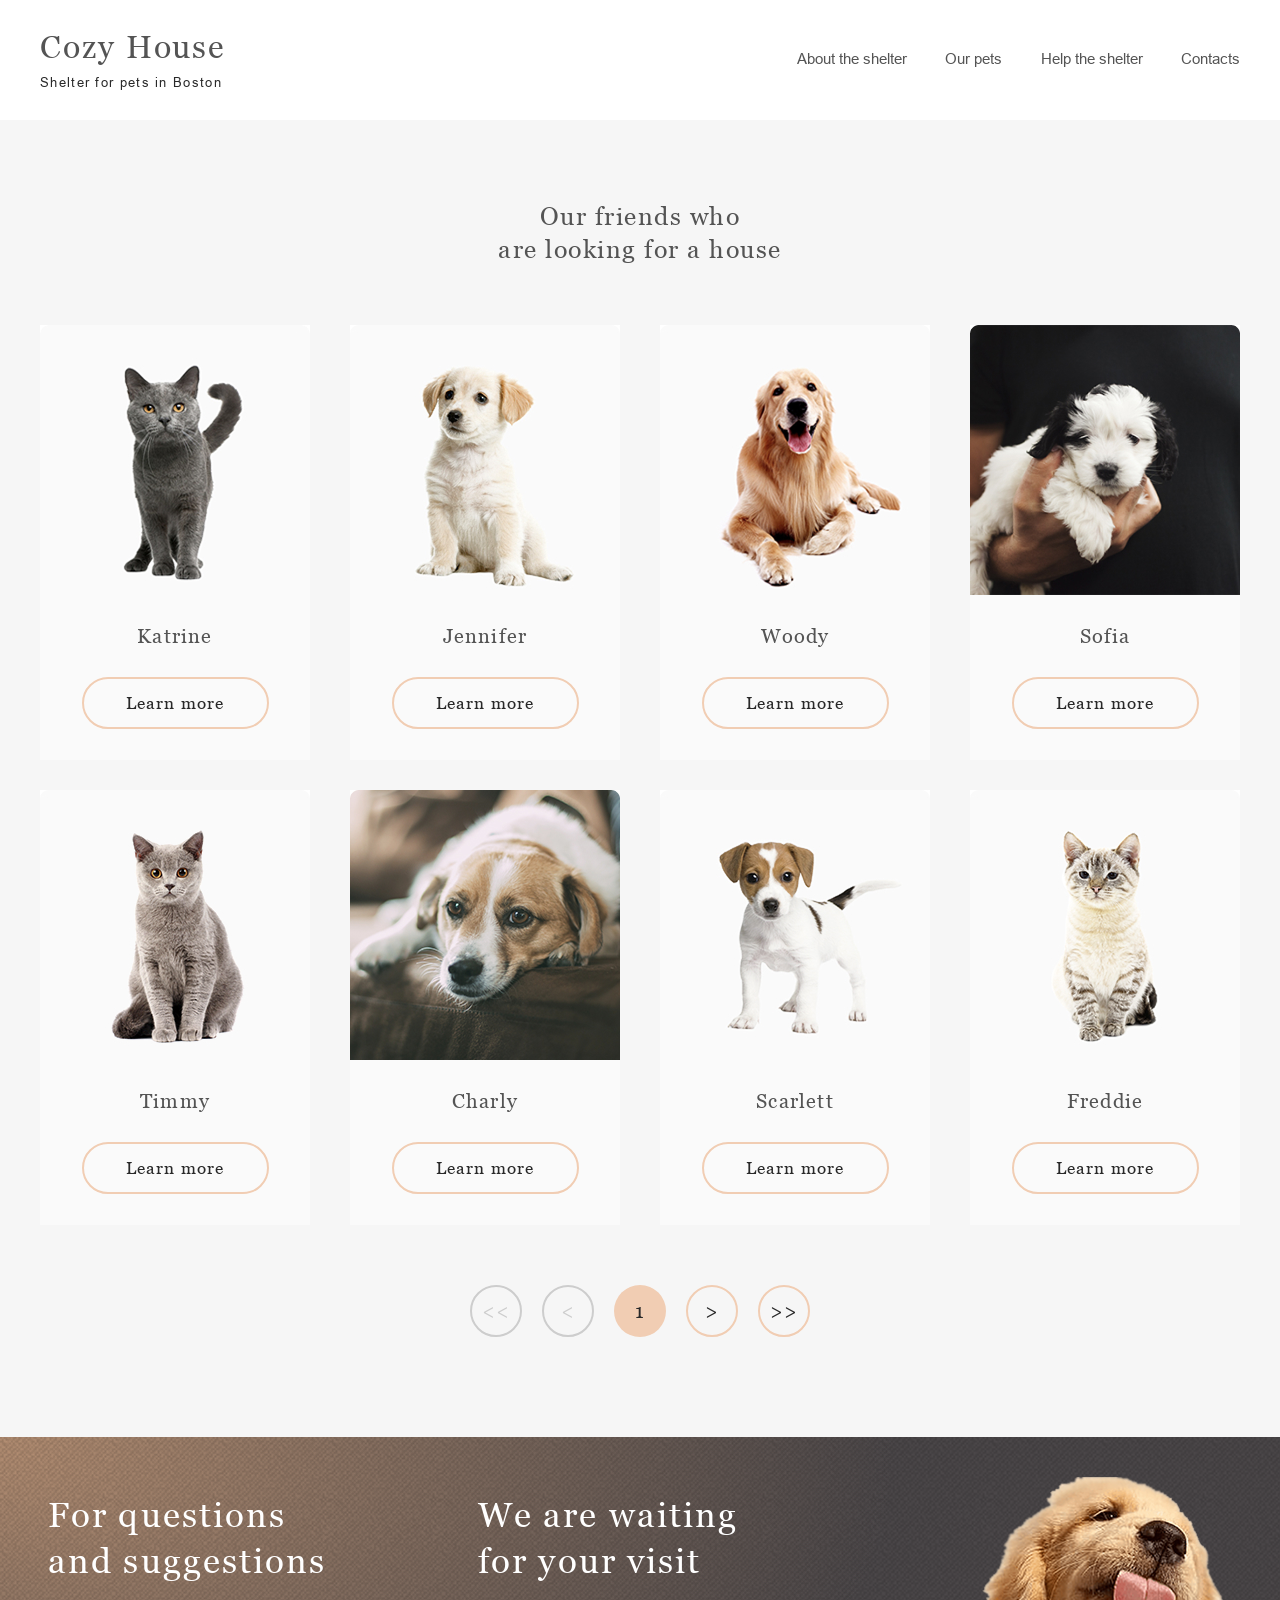
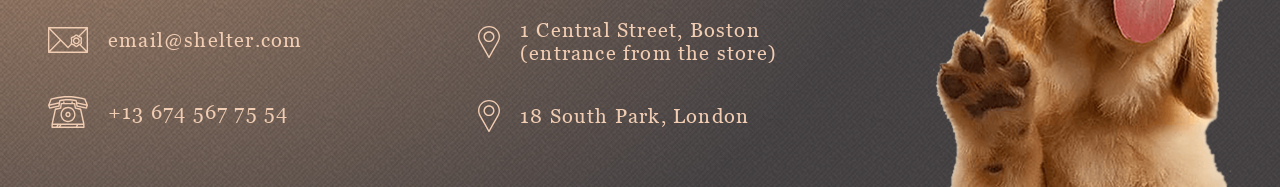
==== pages/pets/index.html @ 91755c0d "feat: add burger menu" ====
<!DOCTYPE html>
<html lang="en">

<head>
  <meta charset="UTF-8">
  <meta name="viewport" content="width=device-width, initial-scale=1.0">
  <title>Our Pets</title>
  <link rel="stylesheet" href="./styles.css">
  <link rel="icon" href="../../assets/icons/favicon.svg" type="img/svg">
  <script type="module" src="./script.js" defer></script>
</head>

<body>
  <header class="header">
    <div class="header__limiter">
      <a class="header__title-wrapper" href="../main/index.html">
        <h1 class="header__title">Cozy House</h1>
        <p class="header__title-description">Shelter for pets in Boston</p>
      </a>
      <nav class="header__navigation">
        <ul class="header__navigation-bar">
          <li class="header__navigation-item">
            <a class="header__navigation-link" href="../main/index.html">About the shelter</a>
          </li>
          <li class="header__navigation-item">
            <a class="header__navigation-link" href="#">Our pets</a>
          </li>
          <li class="header__navigation-item">
            <a class="header__navigation-link" href="../main/index.html#main__help">Help the shelter</a>
          </li>
          <li class="header__navigation-item">
            <a class="header__navigation-link" href="#footer__top">Contacts</a>
          </li>
        </ul>
      </nav>
      <button class="header__btn-menu">
      </button>
    </div>
  </header>
  <main class="main">
    <div class="main__limiter">
      <h2 class="main__title">Our friends who<br>are looking for a house</h2>
      <div class="main__carousel">
        <div class="carousel">
          <div class="carousel__container">
            <div class="carousel__card">
              <img class="carousel__card-image" src="../../assets/images/katrine.jpg" alt="Katrine">
              <h3 class="carousel__card-title">Katrine</h3>
              <button class="carousel__card-button">Learn more</button>
            </div>
            <div class="carousel__card">
              <img class="carousel__card-image" src="../../assets/images/jennifer.jpg" alt="Jennifer">
              <h3 class="carousel__card-title">Jennifer</h3>
              <button class="carousel__card-button">Learn more</button>
            </div>
            <div class="carousel__card">
              <img class="carousel__card-image" src="../../assets/images/woody.jpg" alt="Woody">
              <h3 class="carousel__card-title">Woody</h3>
              <button class="carousel__card-button">Learn more</button>
            </div>
            <div class="carousel__card">
              <img class="carousel__card-image" src="../../assets/images/sofia.jpg" alt="Sofia">
              <h3 class="carousel__card-title">Sofia</h3>
              <button class="carousel__card-button">Learn more</button>
            </div>
            <div class="carousel__card">
              <img class="carousel__card-image" src="../../assets/images/timmy.jpg" alt="Timmy">
              <h3 class="carousel__card-title">Timmy</h3>
              <button class="carousel__card-button">Learn more</button>
            </div>
            <div class="carousel__card">
              <img class="carousel__card-image" src="../../assets/images/charly.jpg" alt="Charly">
              <h3 class="carousel__card-title">Charly</h3>
              <button class="carousel__card-button">Learn more</button>
            </div>
            <div class="carousel__card">
              <img class="carousel__card-image" src="../../assets/images/scarlet.jpg" alt="Scarlett">
              <h3 class="carousel__card-title">Scarlett</h3>
              <button class="carousel__card-button">Learn more</button>
            </div>
            <div class="carousel__card">
              <img class="carousel__card-image" src="../../assets/images/freddie.jpg" alt="Freddie">
              <h3 class="carousel__card-title">Freddie</h3>
              <button class="carousel__card-button">Learn more</button>
            </div>
          </div>
        </div>
      </div>
      <div class="main__contorllers">
        <button class="main__contorllers-button main__contorllers-button_disabled">&lt&lt</button>
        <button class="main__contorllers-button main__contorllers-button_disabled">&lt</button>
        <button class="main__contorllers-button main__contorllers-button_counter">1</button>
        <button class="main__contorllers-button main__contorllers-button_active">&gt</button>
        <button class="main__contorllers-button main__contorllers-button_active">&gt&gt</button>
      </div>
    </div>
  </main>
  <footer class="footer">
    <div class="footer__limiter">
      <div class="footer__top" id="footer__top">
        <h2 class="footer__top-title">For questions and suggestions</h2>
        <div class="footer__top-wrapper">
          <img class="footer__top-icon" src="../../assets/icons/icon-email.svg" alt="E-mail">
          <a class="footer__top-link" href="mailto:email@shelter.com">email@shelter.com</a>
        </div>
        <div class="footer__top-wrapper">
          <img class="footer__top-icon" src="../../assets/icons/icon-phone.svg" alt="Phone number">
          <a class="footer__top-link" href="tel:+136745677554">+13 674 567 75 54</a>
        </div>
      </div>
      <div class="footer__bottom">
        <h2 class="footer__bottom-title">We are waiting for your visit</h2>
        <div class="footer__bottom-wrapper">
          <img class="footer__bottom-icon" src="../../assets/icons/icon-marker.svg" alt="Location marker">
          <a class="footer__bottom-link" href="https://maps.app.goo.gl/SyKajx7W2H8h12sm7" target="_blank" rel="noopener">1 Central Street, Boston (entrance from
            the store)</a>
        </div>
        <div class="footer__bottom-wrapper">
          <img class="footer__bottom-icon" src="../../assets/icons/icon-marker.svg" alt="Location marker">
          <a class="footer__bottom-link" href="https://maps.app.goo.gl/yo5nU71KnDTevSbt5" target="_blank" rel="noopener">18 South Park, London</a>
        </div>
      </div>
      <img class="footer__image" src="../../assets/images/footer-image.png" alt="">
    </div>
  </footer>
</body>

</html>
---- pages/pets/styles.css ----
@import url('../../assets/styles/defaults.css');
@import url('../../assets/styles/fonts.css');
@import url('../../assets/styles/variables.css');
@import url('./styles/header.css');
@import url('../../pages/main/styles/footer.css');
@import url('./styles/main.css');
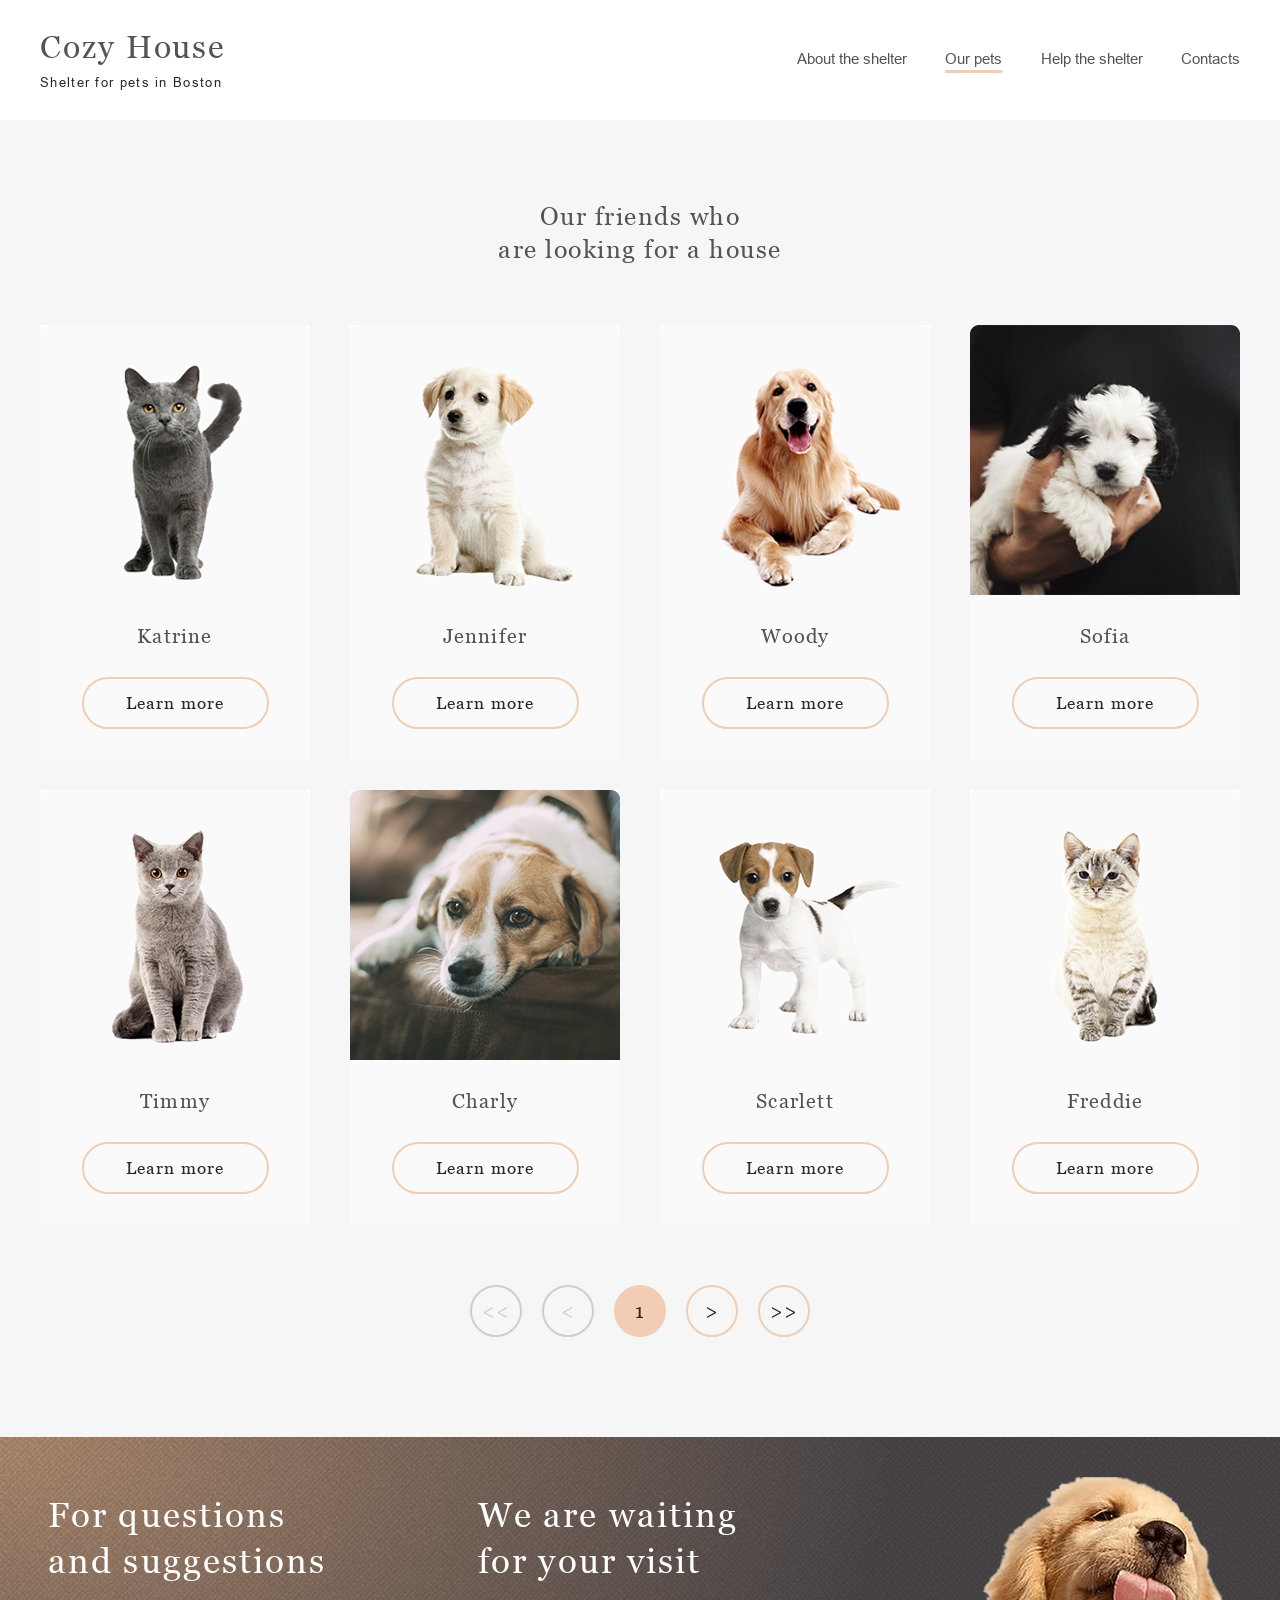
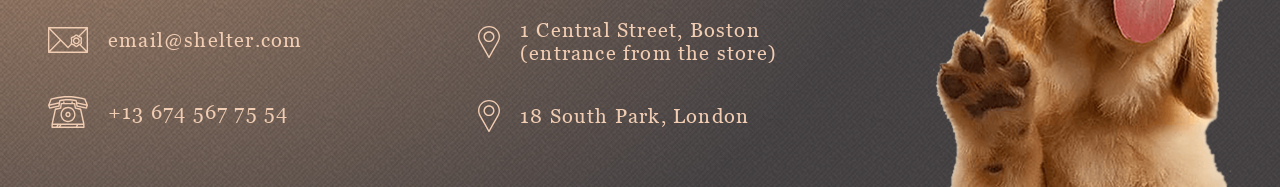
==== commit 3eb7ec78: "fix: fix header underline" ====
--- a/pages/pets/index.html
+++ b/pages/pets/index.html
@@ -23,7 +23,7 @@
             <a class="header__navigation-link" href="../main/index.html">About the shelter</a>
           </li>
           <li class="header__navigation-item">
-            <a class="header__navigation-link" href="#">Our pets</a>
+            <a class="header__navigation-link header__navigation-link-marked" href="#">Our pets</a>
           </li>
           <li class="header__navigation-item">
             <a class="header__navigation-link" href="../main/index.html#main__help">Help the shelter</a>
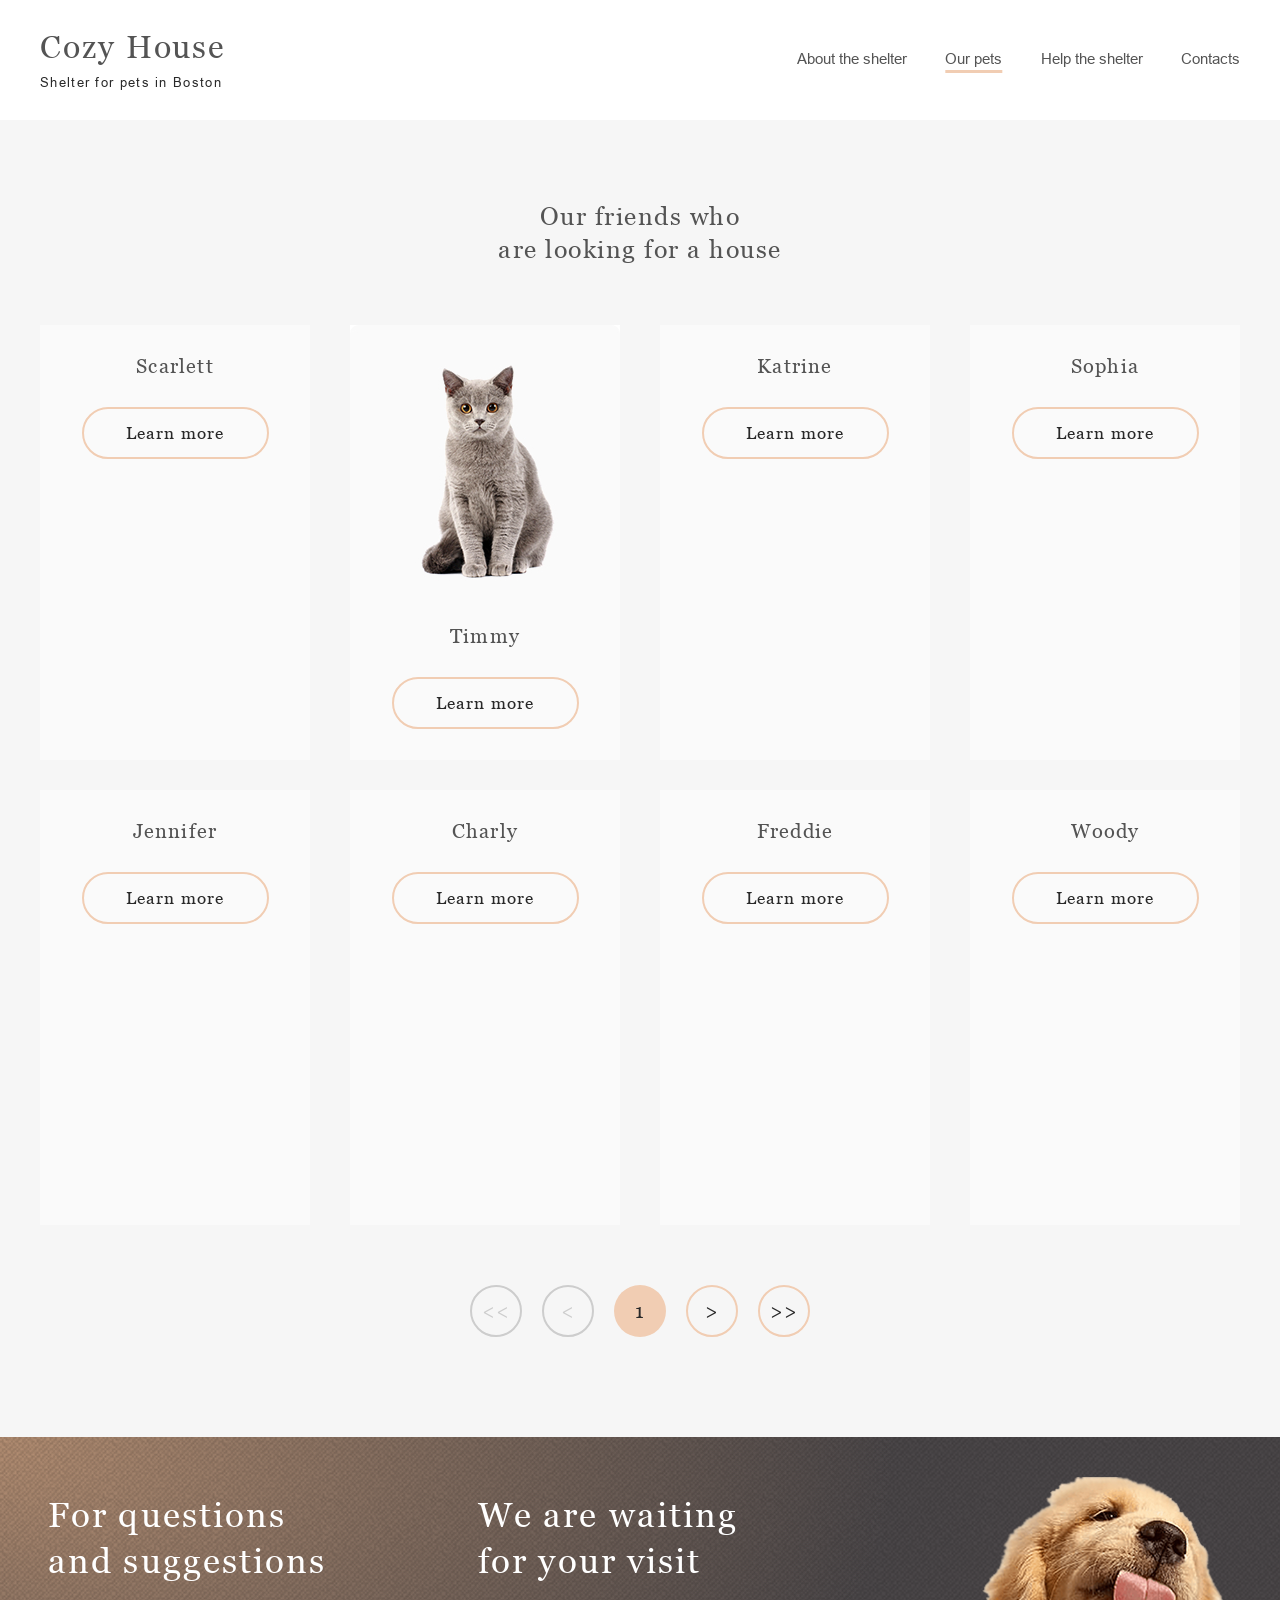
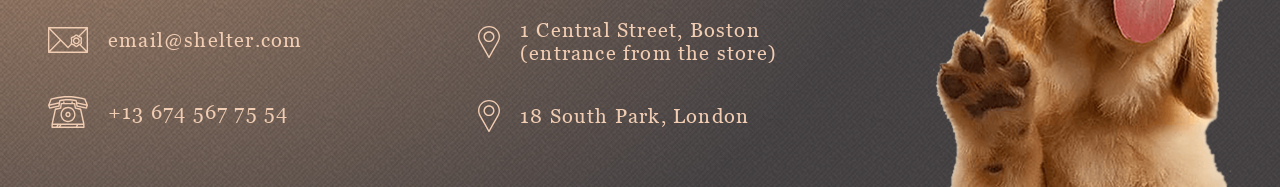
==== commit d0afcdc2: "feat: add init pagination view" ====
--- a/pages/pets/index.html
+++ b/pages/pets/index.html
@@ -43,46 +43,6 @@
       <div class="main__carousel">
         <div class="carousel">
           <div class="carousel__container">
-            <div class="carousel__card">
-              <img class="carousel__card-image" src="../../assets/images/katrine.jpg" alt="Katrine">
-              <h3 class="carousel__card-title">Katrine</h3>
-              <button class="carousel__card-button">Learn more</button>
-            </div>
-            <div class="carousel__card">
-              <img class="carousel__card-image" src="../../assets/images/jennifer.jpg" alt="Jennifer">
-              <h3 class="carousel__card-title">Jennifer</h3>
-              <button class="carousel__card-button">Learn more</button>
-            </div>
-            <div class="carousel__card">
-              <img class="carousel__card-image" src="../../assets/images/woody.jpg" alt="Woody">
-              <h3 class="carousel__card-title">Woody</h3>
-              <button class="carousel__card-button">Learn more</button>
-            </div>
-            <div class="carousel__card">
-              <img class="carousel__card-image" src="../../assets/images/sofia.jpg" alt="Sofia">
-              <h3 class="carousel__card-title">Sofia</h3>
-              <button class="carousel__card-button">Learn more</button>
-            </div>
-            <div class="carousel__card">
-              <img class="carousel__card-image" src="../../assets/images/timmy.jpg" alt="Timmy">
-              <h3 class="carousel__card-title">Timmy</h3>
-              <button class="carousel__card-button">Learn more</button>
-            </div>
-            <div class="carousel__card">
-              <img class="carousel__card-image" src="../../assets/images/charly.jpg" alt="Charly">
-              <h3 class="carousel__card-title">Charly</h3>
-              <button class="carousel__card-button">Learn more</button>
-            </div>
-            <div class="carousel__card">
-              <img class="carousel__card-image" src="../../assets/images/scarlet.jpg" alt="Scarlett">
-              <h3 class="carousel__card-title">Scarlett</h3>
-              <button class="carousel__card-button">Learn more</button>
-            </div>
-            <div class="carousel__card">
-              <img class="carousel__card-image" src="../../assets/images/freddie.jpg" alt="Freddie">
-              <h3 class="carousel__card-title">Freddie</h3>
-              <button class="carousel__card-button">Learn more</button>
-            </div>
           </div>
         </div>
       </div>
@@ -112,12 +72,14 @@
         <h2 class="footer__bottom-title">We are waiting for your visit</h2>
         <div class="footer__bottom-wrapper">
           <img class="footer__bottom-icon" src="../../assets/icons/icon-marker.svg" alt="Location marker">
-          <a class="footer__bottom-link" href="https://maps.app.goo.gl/SyKajx7W2H8h12sm7" target="_blank" rel="noopener">1 Central Street, Boston (entrance from
+          <a class="footer__bottom-link" href="https://maps.app.goo.gl/SyKajx7W2H8h12sm7" target="_blank"
+            rel="noopener">1 Central Street, Boston (entrance from
             the store)</a>
         </div>
         <div class="footer__bottom-wrapper">
           <img class="footer__bottom-icon" src="../../assets/icons/icon-marker.svg" alt="Location marker">
-          <a class="footer__bottom-link" href="https://maps.app.goo.gl/yo5nU71KnDTevSbt5" target="_blank" rel="noopener">18 South Park, London</a>
+          <a class="footer__bottom-link" href="https://maps.app.goo.gl/yo5nU71KnDTevSbt5" target="_blank"
+            rel="noopener">18 South Park, London</a>
         </div>
       </div>
       <img class="footer__image" src="../../assets/images/footer-image.png" alt="">
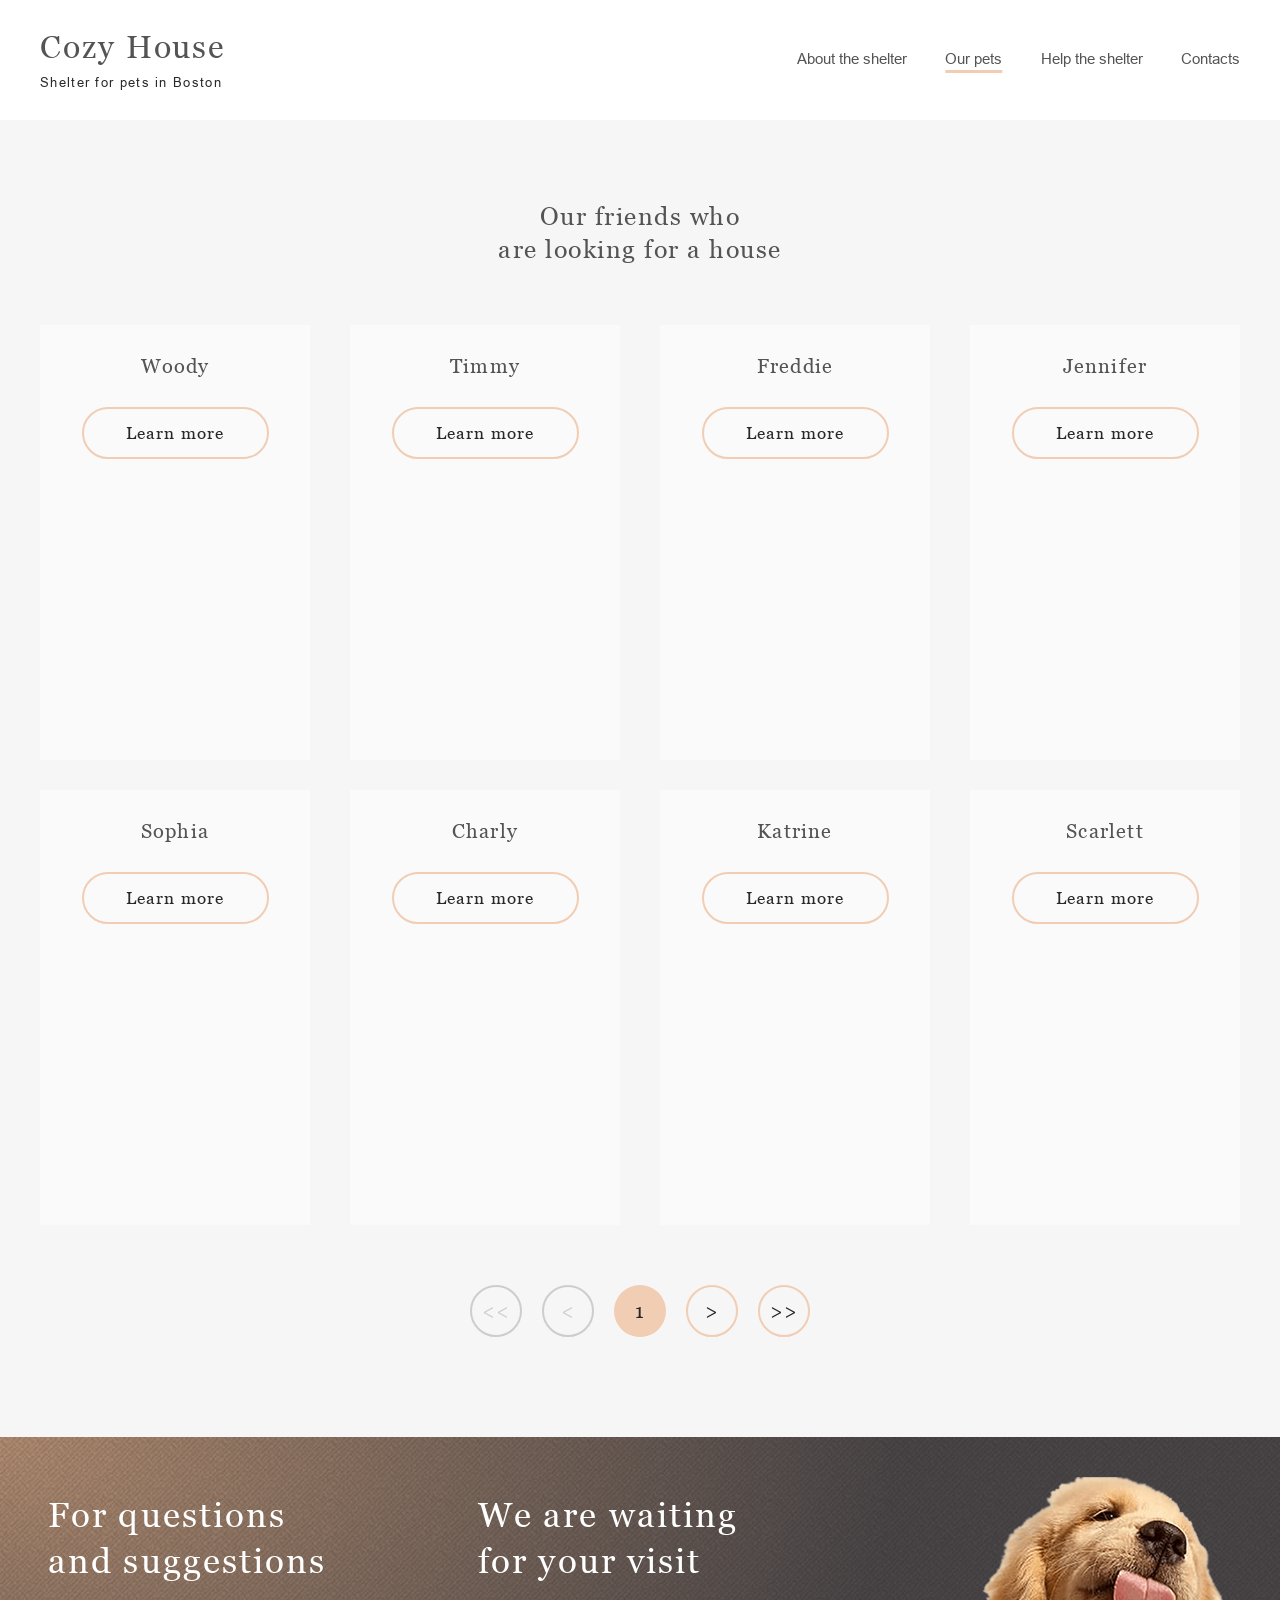
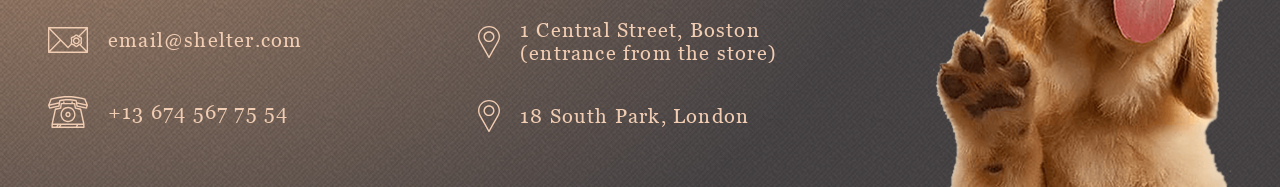
==== commit 245e78d5: "fix: fix disabled state buttons" ====
--- a/pages/pets/index.html
+++ b/pages/pets/index.html
@@ -47,9 +47,9 @@
         </div>
       </div>
       <div class="main__contorllers">
-        <button class="main__contorllers-button main__contorllers-button_disabled">&lt&lt</button>
-        <button class="main__contorllers-button main__contorllers-button_disabled">&lt</button>
-        <button class="main__contorllers-button main__contorllers-button_counter">1</button>
+        <button class="main__contorllers-button main__contorllers-button_disabled" disabled>&lt&lt</button>
+        <button class="main__contorllers-button main__contorllers-button_disabled" disabled>&lt</button>
+        <button class="main__contorllers-button main__contorllers-button_counter" disabled>1</button>
         <button class="main__contorllers-button main__contorllers-button_active">&gt</button>
         <button class="main__contorllers-button main__contorllers-button_active">&gt&gt</button>
       </div>
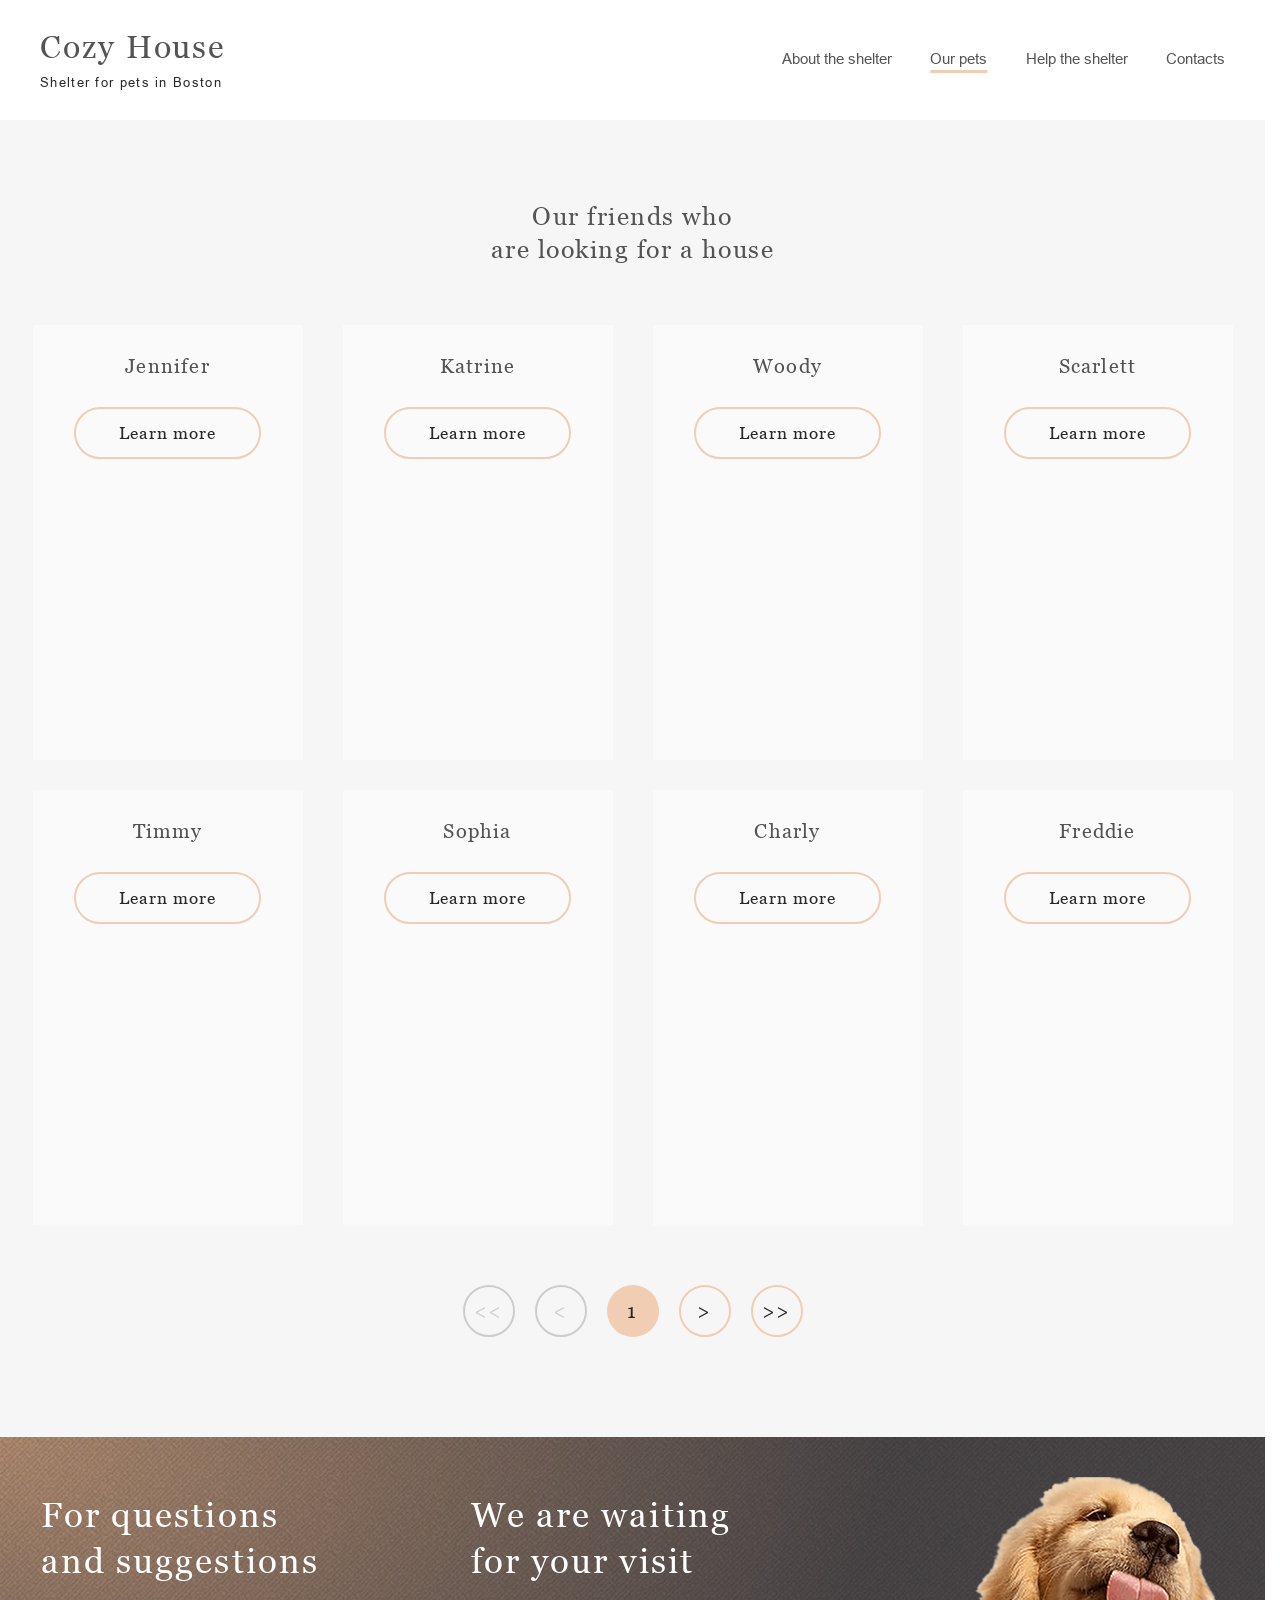
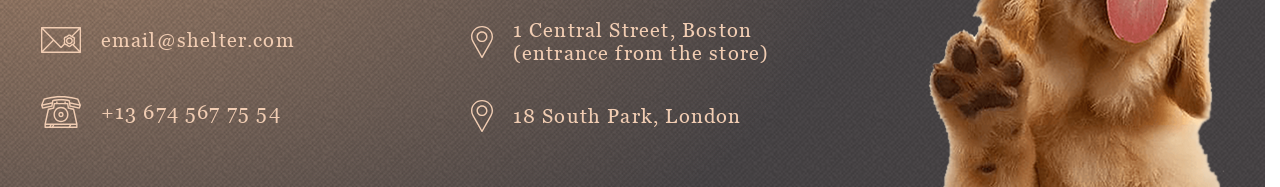
==== commit d3f5e347: "feat: add popup pets page" ====
--- a/pages/pets/index.html
+++ b/pages/pets/index.html
@@ -85,6 +85,37 @@
       <img class="footer__image" src="../../assets/images/footer-image.png" alt="">
     </div>
   </footer>
+  <div class="popup" id="popup" popover>
+    <div class="popup__card">
+      <button class="popup__btn-close" popovertarget="popup" popovertargetaction="hide"></button>
+      <div class="popup__container">
+        <img class="popup__image" src="" alt="">
+        <div class="popup__wrapper">
+          <h2 class="popup__title"></h2>
+          <p class="popup__info"></p>
+          <p class="popup__description"></p>
+          <ul class="popup__params">
+            <li class="popup__item">
+              <p class="popup__item-title">Age:</p>
+              <p class="popup__item-text"></p>
+            </li>
+            <li class="popup__item">
+              <p class="popup__item-title">Innoculations:</p>
+              <p class="popup__item-text"></p>
+            </li>
+            <li class="popup__item">
+              <p class="popup__item-title">Diseases:</p>
+              <p class="popup__item-text"></p>
+            </li>
+            <li class="popup__item">
+              <p class="popup__item-title">Parasites:</p>
+              <p class="popup__item-text"> </p>
+            </li>
+          </ul>
+        </div>
+      </div>
+    </div>
+  </div>
 </body>
 
 </html>
--- a/pages/pets/styles.css
+++ b/pages/pets/styles.css
@@ -4,4 +4,5 @@
 @import url('./styles/header.css');
 @import url('../../pages/main/styles/footer.css');
 @import url('./styles/main.css');
+@import url('../../assets/styles/pop-up.css');
 
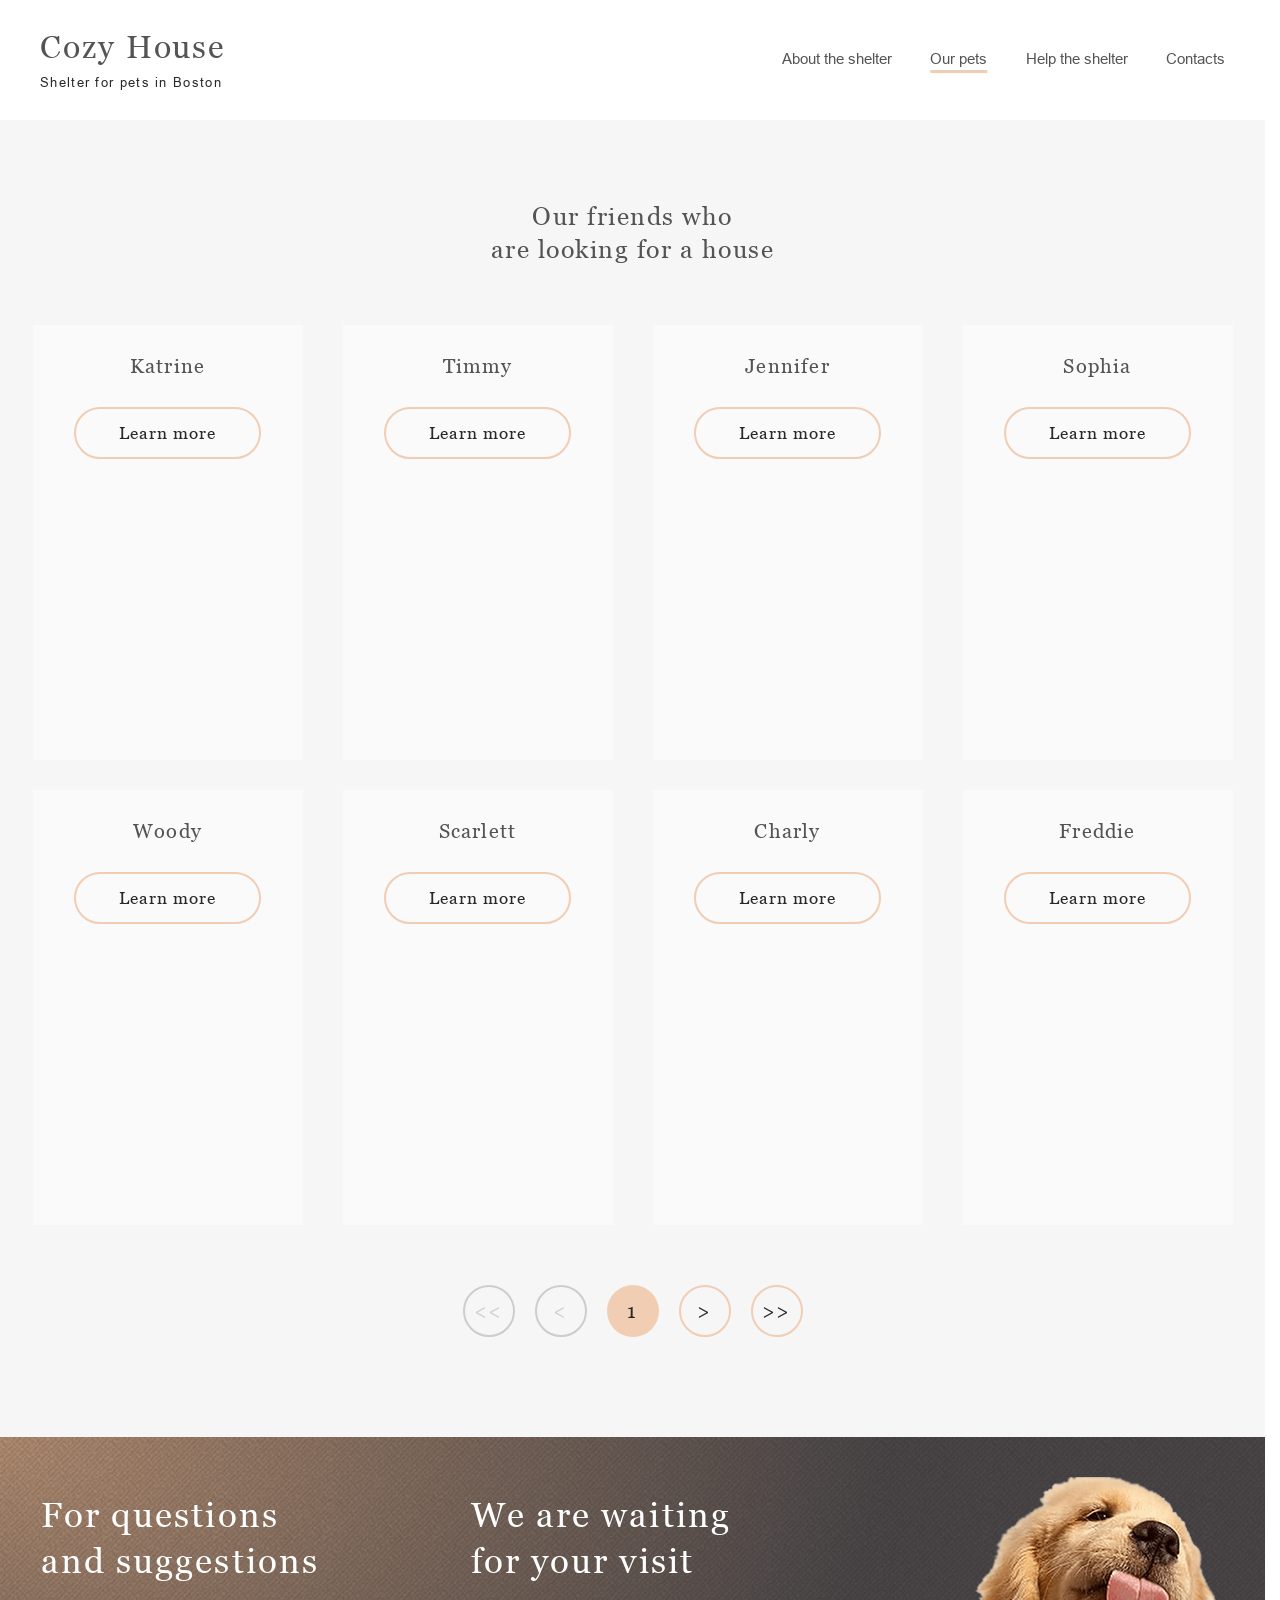
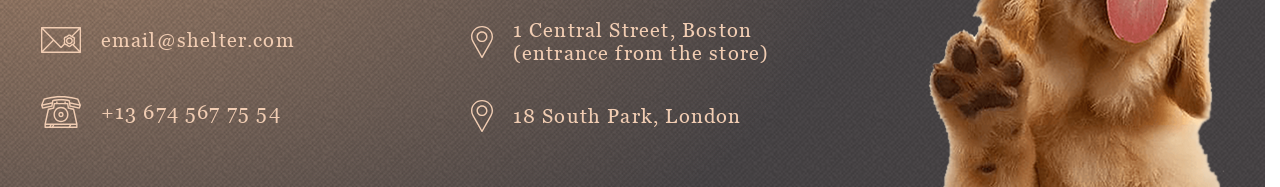
==== commit 50e51800: "fix: fix popup closing" ====
--- a/pages/pets/index.html
+++ b/pages/pets/index.html
@@ -86,32 +86,34 @@
     </div>
   </footer>
   <div class="popup" id="popup" popover>
-    <div class="popup__card">
-      <button class="popup__btn-close" popovertarget="popup" popovertargetaction="hide"></button>
-      <div class="popup__container">
-        <img class="popup__image" src="" alt="">
-        <div class="popup__wrapper">
-          <h2 class="popup__title"></h2>
-          <p class="popup__info"></p>
-          <p class="popup__description"></p>
-          <ul class="popup__params">
-            <li class="popup__item">
-              <p class="popup__item-title">Age:</p>
-              <p class="popup__item-text"></p>
-            </li>
-            <li class="popup__item">
-              <p class="popup__item-title">Innoculations:</p>
-              <p class="popup__item-text"></p>
-            </li>
-            <li class="popup__item">
-              <p class="popup__item-title">Diseases:</p>
-              <p class="popup__item-text"></p>
-            </li>
-            <li class="popup__item">
-              <p class="popup__item-title">Parasites:</p>
-              <p class="popup__item-text"> </p>
-            </li>
-          </ul>
+    <div class="popup__backdrop" popovertarget="popup" popovertargetaction="hide">
+      <div class="popup__card">
+        <button class="popup__btn-close" popovertarget="popup" popovertargetaction="hide"></button>
+        <div class="popup__container">
+          <img class="popup__image" src="" alt="">
+          <div class="popup__wrapper">
+            <h2 class="popup__title"></h2>
+            <p class="popup__info"></p>
+            <p class="popup__description"></p>
+            <ul class="popup__params">
+              <li class="popup__item">
+                <p class="popup__item-title">Age:</p>
+                <p class="popup__item-text"></p>
+              </li>
+              <li class="popup__item">
+                <p class="popup__item-title">Innoculations:</p>
+                <p class="popup__item-text"></p>
+              </li>
+              <li class="popup__item">
+                <p class="popup__item-title">Diseases:</p>
+                <p class="popup__item-text"></p>
+              </li>
+              <li class="popup__item">
+                <p class="popup__item-title">Parasites:</p>
+                <p class="popup__item-text"> </p>
+              </li>
+            </ul>
+          </div>
         </div>
       </div>
     </div>
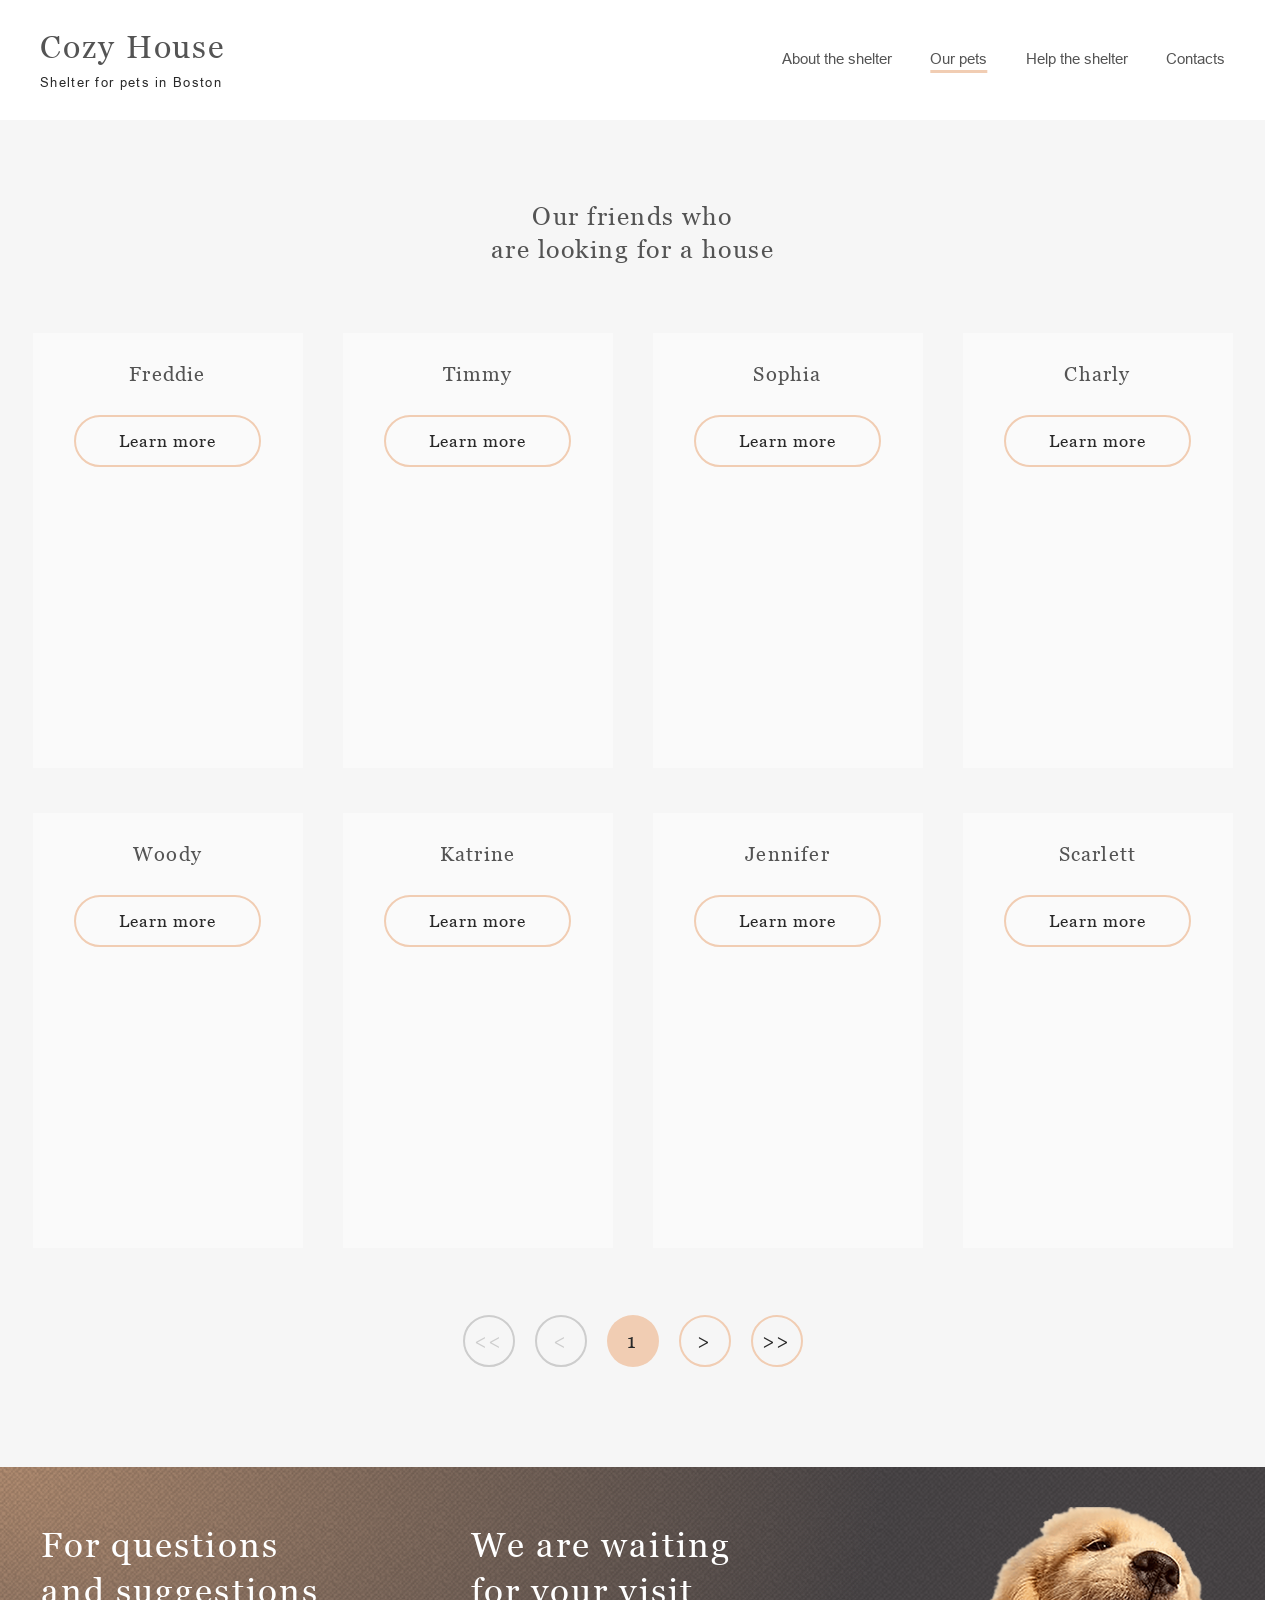
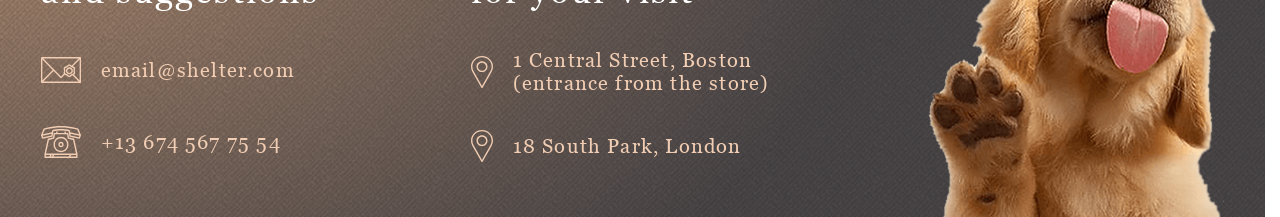
==== commit 29a32a56: "fix: fix view loading element" ====
--- a/pages/pets/index.html
+++ b/pages/pets/index.html
@@ -7,7 +7,7 @@
   <title>Our Pets</title>
   <link rel="stylesheet" href="./styles.css">
   <link rel="icon" href="../../assets/icons/favicon.svg" type="img/svg">
-  <script type="module" src="./script.js" defer></script>
+  <script type="module" src="./script.js"></script>
 </head>
 
 <body>
